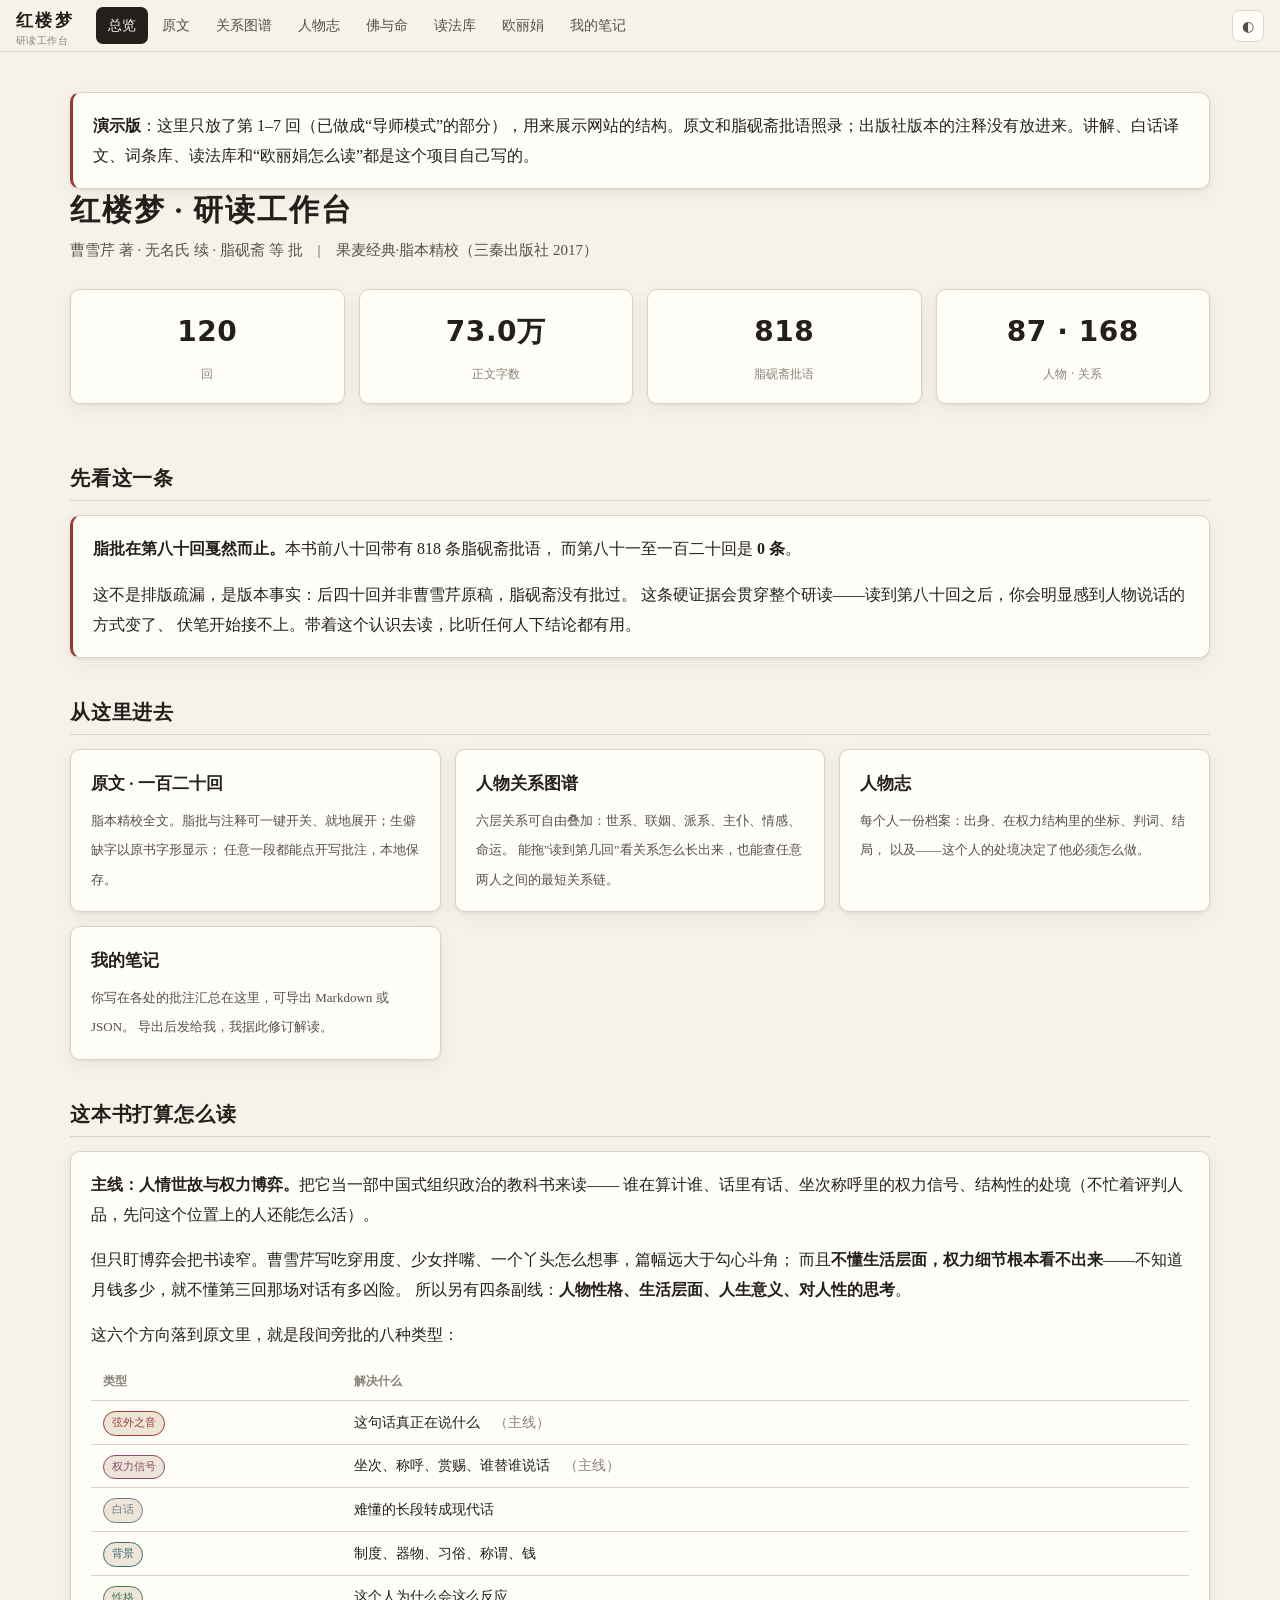
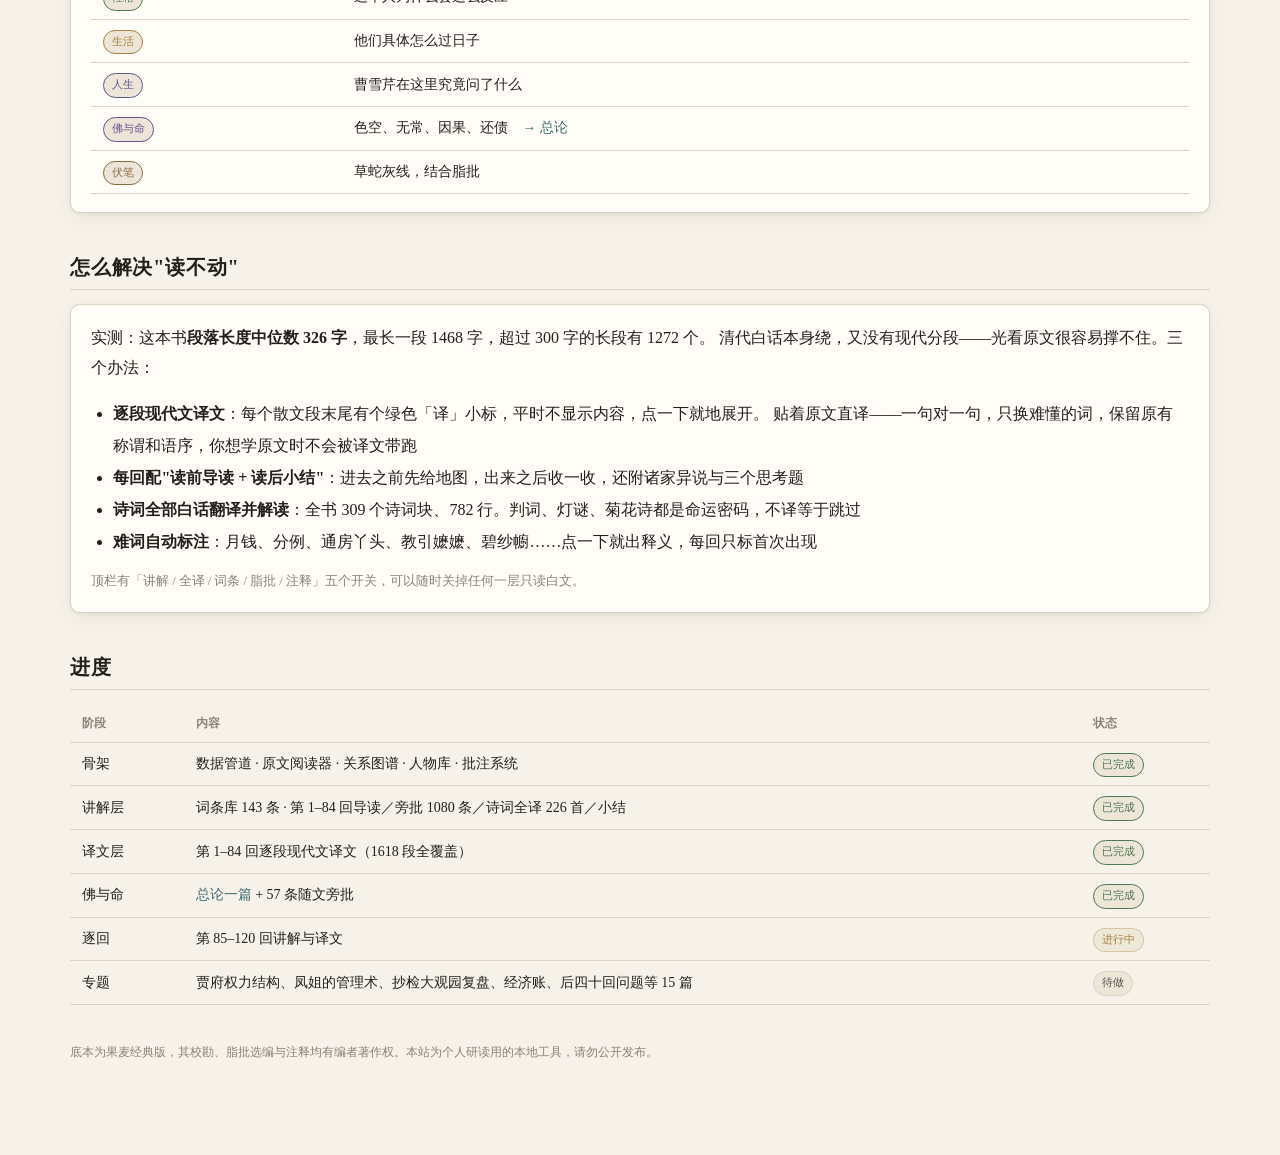
==== index.html @ f3cedc83 "红楼梦研读演示版：第 1–7 回 原文、脂批、白话译文、导师模式讲解、读法库与欧丽娟课程对照。 未收出版社版本的注释、书影与插图。  Co-Authored-By: Claude Opus 5.5 <" ====
<!doctype html>
<html lang="zh-CN">
<head>
<meta charset="utf-8"/>
<meta name="viewport" content="width=device-width,initial-scale=1"/>
<title>红楼梦研读</title>
<link rel="stylesheet" href="assets/css/site.css"/>
<style>
  .hero { display: grid; grid-template-columns: 1fr; gap: 32px; align-items: start; margin-bottom: 8px; }
  .hero img { width: 100%; border-radius: 8px; box-shadow: var(--shadow); }
  .entry { display: block; padding: 18px 20px; height: 100%; }
  .entry:hover { text-decoration: none; border-color: var(--line-2); transform: translateY(-2px); }
  .entry { transition: .18s; }
  .entry b { display: block; font-size: 17px; color: var(--ink); margin-bottom: 5px; }
  .entry span { font-size: 13px; color: var(--ink-2); line-height: 1.75; }
  @media (max-width: 700px) { .hero { grid-template-columns: 1fr; } .hero img { max-width: 160px; } }
</style>
</head>
<body>
<div class="wrap">
  <div class="card" style="margin:12px 0 0;border-left:3px solid var(--zhu)"><b>演示版</b>：这里只放了第 1–7 回（已做成“导师模式”的部分），用来展示网站的结构。原文和脂砚斋批语照录；出版社版本的注释没有放进来。讲解、白话译文、词条库、读法库和“欧丽娟怎么读”都是这个项目自己写的。</div>

  <div class="hero">
    <div>
      <h1 style="margin-top:0">红楼梦 · 研读工作台</h1>
      <p class="lede" id="ed"></p>
      <div class="grid c4" style="margin:20px 0">
        <div class="card stat"><b id="s1">—</b><span>回</span></div>
        <div class="card stat"><b id="s2">—</b><span>正文字数</span></div>
        <div class="card stat"><b id="s3">—</b><span>脂砚斋批语</span></div>
        <div class="card stat"><b id="s4">—</b><span>人物 · 关系</span></div>
      </div>
    </div>
  </div>

  <h2>先看这一条</h2>
  <div class="card" style="border-left:3px solid var(--zhu)">
    <p style="margin-top:0"><b>脂批在第八十回戛然而止。</b>本书前八十回带有 <span id="z80">—</span> 条脂砚斋批语，
    而第八十一至一百二十回是 <b>0 条</b>。</p>
    <p style="margin-bottom:0">这不是排版疏漏，是版本事实：后四十回并非曹雪芹原稿，脂砚斋没有批过。
    这条硬证据会贯穿整个研读——读到第八十回之后，你会明显感到人物说话的方式变了、
    伏笔开始接不上。带着这个认识去读，比听任何人下结论都有用。</p>
  </div>

  <h2>从这里进去</h2>
  <div class="grid c2">
    <a class="card entry" href="reader.html">
      <b>原文 · 一百二十回</b>
      <span>脂本精校全文。脂批与注释可一键开关、就地展开；生僻缺字以原书字形显示；
      任意一段都能点开写批注，本地保存。</span>
    </a>
    <a class="card entry" href="graph.html">
      <b>人物关系图谱</b>
      <span>六层关系可自由叠加：世系、联姻、派系、主仆、情感、命运。
      能拖"读到第几回"看关系怎么长出来，也能查任意两人之间的最短关系链。</span>
    </a>
    <a class="card entry" href="people.html">
      <b>人物志</b>
      <span>每个人一份档案：出身、在权力结构里的坐标、判词、结局，
      以及——这个人的处境决定了他必须怎么做。</span>
    </a>
    <a class="card entry" href="notes.html">
      <b>我的笔记</b>
      <span>你写在各处的批注汇总在这里，可导出 Markdown 或 JSON。
      导出后发给我，我据此修订解读。</span>
    </a>
  </div>

  <h2>这本书打算怎么读</h2>
  <div class="card">
    <p style="margin-top:0"><b>主线：人情世故与权力博弈。</b>把它当一部中国式组织政治的教科书来读——
    谁在算计谁、话里有话、坐次称呼里的权力信号、结构性的处境（不忙着评判人品，先问这个位置上的人还能怎么活）。</p>
    <p>但只盯博弈会把书读窄。曹雪芹写吃穿用度、少女拌嘴、一个丫头怎么想事，篇幅远大于勾心斗角；
    而且<b>不懂生活层面，权力细节根本看不出来</b>——不知道月钱多少，就不懂第三回那场对话有多凶险。
    所以另有四条副线：<b>人物性格、生活层面、人生意义、对人性的思考</b>。</p>
    <p style="margin-bottom:0">这六个方向落到原文里，就是段间旁批的八种类型：</p>
    <div class="scrollx" style="margin-top:12px">
    <table>
      <tr><th>类型</th><th>解决什么</th></tr>
      <tr><td><span class="tag" style="color:var(--k-yin);border-color:var(--k-yin)">弦外之音</span></td><td>这句话真正在说什么　<span class="muted">（主线）</span></td></tr>
      <tr><td><span class="tag" style="color:var(--k-quan);border-color:var(--k-quan)">权力信号</span></td><td>坐次、称呼、赏赐、谁替谁说话　<span class="muted">（主线）</span></td></tr>
      <tr><td><span class="tag" style="color:var(--k-bai);border-color:var(--k-bai)">白话</span></td><td>难懂的长段转成现代话</td></tr>
      <tr><td><span class="tag" style="color:var(--k-bg);border-color:var(--k-bg)">背景</span></td><td>制度、器物、习俗、称谓、钱</td></tr>
      <tr><td><span class="tag" style="color:var(--k-xing);border-color:var(--k-xing)">性格</span></td><td>这个人为什么会这么反应</td></tr>
      <tr><td><span class="tag" style="color:var(--k-huo);border-color:var(--k-huo)">生活</span></td><td>他们具体怎么过日子</td></tr>
      <tr><td><span class="tag" style="color:var(--k-si);border-color:var(--k-si)">人生</span></td><td>曹雪芹在这里究竟问了什么</td></tr>
      <tr><td><span class="tag" style="color:var(--k-fo);border-color:var(--k-fo)">佛与命</span></td><td>色空、无常、因果、还债　<a href="fo.html">→ 总论</a></td></tr>
      <tr><td><span class="tag" style="color:var(--k-fu);border-color:var(--k-fu)">伏笔</span></td><td>草蛇灰线，结合脂批</td></tr>
    </table>
    </div>
  </div>

  <h2>怎么解决"读不动"</h2>
  <div class="card">
    <p style="margin-top:0">实测：这本书<b>段落长度中位数 326 字</b>，最长一段 1468 字，超过 300 字的长段有 1272 个。
    清代白话本身绕，又没有现代分段——光看原文很容易撑不住。三个办法：</p>
    <ul style="margin:0;padding-left:1.4em;line-height:2">
      <li><b>逐段现代文译文</b>：每个散文段末尾有个绿色「译」小标，平时不显示内容，点一下就地展开。
      贴着原文直译——一句对一句，只换难懂的词，保留原有称谓和语序，你想学原文时不会被译文带跑</li>
      <li><b>每回配"读前导读 + 读后小结"</b>：进去之前先给地图，出来之后收一收，还附诸家异说与三个思考题</li>
      <li><b>诗词全部白话翻译并解读</b>：全书 309 个诗词块、782 行。判词、灯谜、菊花诗都是命运密码，不译等于跳过</li>
      <li><b>难词自动标注</b>：月钱、分例、通房丫头、教引嬷嬷、碧纱幮……点一下就出释义，每回只标首次出现</li>
    </ul>
    <p class="muted" style="font-size:12.5px;margin:12px 0 0">
      顶栏有「讲解 / 全译 / 词条 / 脂批 / 注释」五个开关，可以随时关掉任何一层只读白文。
    </p>
  </div>

  <h2>进度</h2>
  <div class="scrollx">
  <table>
    <tr><th>阶段</th><th>内容</th><th>状态</th></tr>
    <tr><td>骨架</td><td>数据管道 · 原文阅读器 · 关系图谱 · 人物库 · 批注系统</td><td><span class="tag" style="color:var(--lv);border-color:var(--lv)">已完成</span></td></tr>
    <tr><td>讲解层</td><td>词条库 143 条 · 第 1–84 回导读／旁批 1080 条／诗词全译 226 首／小结</td><td><span class="tag" style="color:var(--lv);border-color:var(--lv)">已完成</span></td></tr>
    <tr><td>译文层</td><td>第 1–84 回逐段现代文译文（1618 段全覆盖）</td><td><span class="tag" style="color:var(--lv);border-color:var(--lv)">已完成</span></td></tr>
    <tr><td>佛与命</td><td><a href="fo.html">总论一篇</a> + 57 条随文旁批</td><td><span class="tag" style="color:var(--lv);border-color:var(--lv)">已完成</span></td></tr>
    <tr><td>逐回</td><td>第 85–120 回讲解与译文</td><td><span class="tag jin">进行中</span></td></tr>
    <tr><td>专题</td><td>贾府权力结构、凤姐的管理术、抄检大观园复盘、经济账、后四十回问题等 15 篇</td><td><span class="tag">待做</span></td></tr>
  </table>
  </div>

  <p class="muted" style="font-size:12px;margin-top:36px">
    底本为果麦经典版，其校勘、脂批选编与注释均有编者著作权。本站为个人研读用的本地工具，请勿公开发布。
  </p>
</div>

<script src="assets/js/app.js"></script>
<script src="data/manifest.js"></script>
<script src="data/people.js"></script>
<script src="data/relations.js"></script>
<script>
  HLM.mountNav('index.html');
  var M = HLM.manifest;
  var chars = M.reduce(function(s,m){return s+m.chars;},0);
  var zhi   = M.reduce(function(s,m){return s+m.zhi;},0);
  var z80   = M.filter(function(m){return m.n<=80;}).reduce(function(s,m){return s+m.zhi;},0);
  var np    = HLM.people.length + (HLM.extraPeople||[]).length;
  document.getElementById('ed').textContent =
    HLM.meta.author + ' 著 · ' + HLM.meta.cont + ' · ' + HLM.meta.commentator + '　|　' + HLM.meta.edition;
  document.getElementById('s1').textContent = M.length;
  document.getElementById('s2').textContent = (chars/10000).toFixed(1) + '万';
  document.getElementById('s3').textContent = zhi;
  document.getElementById('s4').textContent = np + ' · ' + HLM.relations.length;
  document.getElementById('z80').textContent = z80;
</script>
</body>
</html>
---- assets/css/site.css ----
/* 《红楼梦》研读 —— 全站样式 */

:root {
  --ink:        #23201c;
  --ink-2:      #55504a;
  --ink-3:      #8a8279;
  --paper:      #f6f2ea;
  --paper-2:    #fffdf8;
  --paper-3:    #ece5d8;
  --line:       #ddd3c2;
  --line-2:     #c8bca6;

  --zhu:        #9c3a2e;   /* 朱批 */
  --zhu-soft:   #c96a52;
  --qing:       #3d6b73;   /* 注释 */
  --jin:        #a8813a;   /* 强调 */
  --lv:         #4a7a52;

  --shadow:     0 1px 3px rgba(60,45,25,.08), 0 6px 20px rgba(60,45,25,.06);
  --radius:     10px;
  --serif:      "Source Han Serif SC", "Noto Serif CJK SC", "Songti SC", "SimSun", "宋体", Georgia, serif;
  --sans:       "Source Han Sans SC", "PingFang SC", "Microsoft YaHei", "微软雅黑", system-ui, sans-serif;
}

[data-theme="dark"] {
  --ink:        #ded6c9;
  --ink-2:      #a9a094;
  --ink-3:      #7b7368;
  --paper:      #191714;
  --paper-2:    #211e1a;
  --paper-3:    #2b2721;
  --line:       #38322a;
  --line-2:     #4c4438;
  --zhu:        #d9705c;
  --zhu-soft:   #b8563f;
  --qing:       #6fa3ac;
  --jin:        #c9a15c;
  --lv:         #78a980;
  --shadow:     0 1px 3px rgba(0,0,0,.3), 0 6px 20px rgba(0,0,0,.25);
}

* { box-sizing: border-box; }

html, body {
  margin: 0; padding: 0;
  background: var(--paper);
  color: var(--ink);
  font-family: var(--serif);
  line-height: 1.85;
  -webkit-font-smoothing: antialiased;
}

a { color: var(--qing); text-decoration: none; }
a:hover { text-decoration: underline; }

/* ---------- 顶栏 ---------- */
.topbar {
  position: sticky; top: 0; z-index: 100;
  display: flex; align-items: center; gap: 4px;
  padding: 0 16px; height: 52px;
  background: color-mix(in srgb, var(--paper) 88%, transparent);
  backdrop-filter: saturate(1.4) blur(12px);
  border-bottom: 1px solid var(--line);
}
.topbar .brand {
  font-size: 17px; font-weight: 700; letter-spacing: .14em;
  margin-right: 18px; color: var(--ink); white-space: nowrap;
}
.topbar .brand small {
  display: block; font-size: 10px; letter-spacing: .04em;
  color: var(--ink-3); font-weight: 400; line-height: 1;
}
.topbar nav { display: flex; gap: 2px; overflow-x: auto; flex: 1; scrollbar-width: none; }
.topbar nav::-webkit-scrollbar { display: none; }
.topbar nav a {
  padding: 6px 12px; border-radius: 7px; font-size: 14px;
  color: var(--ink-2); white-space: nowrap; font-family: var(--sans);
}
.topbar nav a:hover { background: var(--paper-3); text-decoration: none; color: var(--ink); }
.topbar nav a.on { background: var(--ink); color: var(--paper); }
.topbar .tools { display: flex; gap: 6px; margin-left: 10px; }

.iconbtn {
  border: 1px solid var(--line); background: var(--paper-2); color: var(--ink-2);
  width: 32px; height: 32px; border-radius: 8px; cursor: pointer;
  font-size: 14px; display: grid; place-items: center; font-family: var(--sans);
  transition: .15s;
}
.iconbtn:hover { border-color: var(--line-2); color: var(--ink); }

/* ---------- 布局 ---------- */
.wrap { max-width: 1180px; margin: 0 auto; padding: 28px 20px 80px; }
.wrap.narrow { max-width: 760px; }

h1, h2, h3 { line-height: 1.4; font-weight: 700; }
h1 { font-size: 30px; letter-spacing: .06em; margin: 8px 0 6px; }
h2 { font-size: 20px; margin: 40px 0 14px; padding-bottom: 8px; border-bottom: 1px solid var(--line); letter-spacing: .04em; }
h3 { font-size: 16px; margin: 26px 0 8px; color: var(--ink); }

.lede { color: var(--ink-2); font-size: 15px; margin: 0 0 24px; }

.card {
  background: var(--paper-2); border: 1px solid var(--line);
  border-radius: var(--radius); padding: 18px 20px; box-shadow: var(--shadow);
}
.grid { display: grid; gap: 14px; }
.grid.c2 { grid-template-columns: repeat(auto-fit, minmax(280px, 1fr)); }
.grid.c3 { grid-template-columns: repeat(auto-fit, minmax(220px, 1fr)); }
.grid.c4 { grid-template-columns: repeat(auto-fit, minmax(160px, 1fr)); }

.tag {
  display: inline-block; font-family: var(--sans); font-size: 11px;
  padding: 2px 8px; border-radius: 20px; background: var(--paper-3);
  color: var(--ink-2); border: 1px solid var(--line); line-height: 1.7;
}
.tag.zhu { color: var(--zhu); border-color: color-mix(in srgb, var(--zhu) 30%, transparent); background: color-mix(in srgb, var(--zhu) 8%, transparent); }
.tag.jin { color: var(--jin); border-color: color-mix(in srgb, var(--jin) 34%, transparent); background: color-mix(in srgb, var(--jin) 9%, transparent); }
.tag.qing{ color: var(--qing);border-color: color-mix(in srgb, var(--qing) 30%, transparent); background: color-mix(in srgb, var(--qing) 8%, transparent); }

.stat { text-align: center; padding: 16px 10px; }
.stat b { display: block; font-size: 28px; letter-spacing: .02em; font-family: var(--sans); font-weight: 700; }
.stat span { font-size: 12px; color: var(--ink-3); font-family: var(--sans); }

.muted { color: var(--ink-3); }
.sans { font-family: var(--sans); }

/* 宽内容横向滚动，页面本身绝不横向滚动 */
.scrollx { overflow-x: auto; max-width: 100%; }
table { border-collapse: collapse; width: 100%; font-size: 14px; }
th, td { text-align: left; padding: 8px 12px; border-bottom: 1px solid var(--line); }
th { font-family: var(--sans); font-size: 12px; color: var(--ink-3); font-weight: 600; }

/* ---------- 正文排印 ---------- */
.zhengwen p { text-indent: 2em; margin: 0 0 .9em; }
.zhengwen p.noind { text-indent: 0; }
.zhengwen blockquote {
  margin: 1.2em 0; padding: .2em 0 .2em 1.2em;
  border-left: 2px solid var(--line-2); color: var(--ink-2);
}
.zhengwen blockquote p { text-indent: 0; margin: .2em 0; }
.zhengwen img.gaiji {
  height: 1em; width: auto; vertical-align: -.12em;
  display: inline-block; margin: 0 .02em;
  filter: var(--gaiji-filter, none);
}
[data-theme="dark"] .zhengwen img.gaiji { filter: invert(1) brightness(.92); }
.zhengwen figure { margin: 1.6em 0; text-align: center; }
.zhengwen figure img { max-width: 100%; height: auto; border-radius: 6px; box-shadow: var(--shadow); }

/* 脂批 / 注释 角标 */
i.zm, i.nm {
  font-style: normal; cursor: pointer; user-select: none;
  display: inline-block; vertical-align: super; font-size: .6em;
  min-width: 1.1em; height: 1.25em; line-height: 1.25em; text-align: center;
  border-radius: 3px; margin: 0 .1em; font-family: var(--sans);
  transition: .12s;
}
i.zm { background: color-mix(in srgb, var(--zhu) 14%, transparent); color: var(--zhu); }
i.nm { background: color-mix(in srgb, var(--qing) 14%, transparent); color: var(--qing); }
i.zm:hover, i.nm:hover { transform: translateY(-1px); }
i.zm::before { content: attr(data-n); }
i.nm::before { content: attr(data-n); }
i.zm.hide, i.nm.hide { display: none; }

/* 展开的批注 */
.inline-note {
  margin: .5em 0 1em 2em; padding: 10px 14px; font-size: 14px;
  border-radius: 8px; line-height: 1.75; text-indent: 0;
}
.inline-note.z { background: color-mix(in srgb, var(--zhu) 7%, var(--paper-2)); border-left: 3px solid var(--zhu-soft); color: var(--ink-2); }
.inline-note.n { background: color-mix(in srgb, var(--qing) 7%, var(--paper-2)); border-left: 3px solid var(--qing); color: var(--ink-2); }
.inline-note b { font-family: var(--sans); font-size: 11px; letter-spacing: .08em; display: block; margin-bottom: 3px; }
.inline-note.z b { color: var(--zhu); }
.inline-note.n b { color: var(--qing); }

/* 回前墨 */
.huiqianmo {
  background: color-mix(in srgb, var(--zhu) 6%, var(--paper-2));
  border: 1px solid color-mix(in srgb, var(--zhu) 22%, transparent);
  border-radius: var(--radius); padding: 16px 20px; margin: 0 0 28px;
  font-size: 14.5px; color: var(--ink-2); line-height: 1.8;
}
.huiqianmo .hd {
  font-family: var(--sans); font-size: 11px; letter-spacing: .18em;
  color: var(--zhu); margin-bottom: 8px;
}

/* ==================== 讲解层 ==================== */

/* 八类旁批的色相 */
:root {
  --k-bai:  #6b7d8a;   /* 白话   */
  --k-bg:   #3d6b73;   /* 背景   */
  --k-yin:  #9c3a2e;   /* 弦外之音 */
  --k-quan: #8a4a6b;   /* 权力信号 */
  --k-xing: #4a7a52;   /* 性格   */
  --k-huo:  #a8813a;   /* 生活   */
  --k-si:   #5b5a8a;   /* 人生   */
  --k-fo:   #6a5090;   /* 佛与命 */
  --k-fu:   #8a6a45;   /* 伏笔   */
  --k-qian: #7a6a3a;   /* 钱     */
}
[data-theme="dark"] {
  --k-bai:  #93a7b4; --k-bg:   #6fa3ac; --k-yin:  #d9705c; --k-quan: #c07fa0;
  --k-xing: #78a980; --k-huo:  #c9a15c; --k-si:   #9695c4; --k-fo:   #a996d4;
  --k-fu:   #bb9a72; --k-qian: #b6a267;
}

/* 佛与命：单独给一点仪式感 */
.aside[data-k="fo"] {
  background: linear-gradient(180deg,
    color-mix(in srgb, var(--k-fo) 10%, var(--paper-2)),
    color-mix(in srgb, var(--k-fo) 5%, var(--paper-2)));
}

/* 已知数据缺口 —— 宁可显式标出来，也不拿记忆去补原文 */
.gap {
  margin: 1.2em 0; padding: 12px 16px; text-indent: 0;
  border: 1px dashed var(--zhu); border-radius: 8px;
  background: color-mix(in srgb, var(--zhu) 5%, transparent);
  font-family: var(--sans); font-size: 13.5px; line-height: 1.85; color: var(--ink-2);
}
.gap b { color: var(--zhu); display: block; margin-bottom: 5px; font-size: 13px; }
.gap .why { color: var(--ink-3); font-size: 12.5px; margin-top: 4px; }

/* ---------- 译文模块 ---------- */
.trbtn {
  display: inline-block; vertical-align: middle; margin-left: .35em;
  font-family: var(--sans); font-size: 11px; line-height: 1.5;
  padding: 0 6px; border-radius: 4px; cursor: pointer; user-select: none;
  border: 1px solid color-mix(in srgb, var(--lv) 45%, transparent);
  color: var(--lv); background: color-mix(in srgb, var(--lv) 8%, transparent);
  text-indent: 0; transition: .13s; white-space: nowrap;
}
.trbtn:hover { background: color-mix(in srgb, var(--lv) 20%, transparent); }
.trbtn.on { background: var(--lv); color: var(--paper-2); border-color: var(--lv); }
[data-theme="dark"] .trbtn.on { color: #17150f; }
.trbtn.hide { display: none; }

.trans {
  margin: .6em 0 1.4em; padding: 12px 16px; text-indent: 0;
  border-left: 3px solid var(--lv); border-radius: 4px 9px 9px 4px;
  background: color-mix(in srgb, var(--lv) 7%, var(--paper-2));
  font-family: var(--sans); font-size: 14.5px; line-height: 1.9; color: var(--ink-2);
}
.trans .th {
  font-size: 10.5px; letter-spacing: .14em; color: var(--lv);
  margin-bottom: 6px; display: flex; align-items: center; gap: 8px;
}
.trans .th::after { content: ''; flex: 1; height: 1px; background: color-mix(in srgb, var(--lv) 25%, transparent); }
.trans p { text-indent: 0; margin: 0 0 .7em; }
.trans p:last-child { margin-bottom: 0; }
.trans strong { color: var(--ink); }

.aside {
  margin: 1.5em 0; padding: 13px 16px 14px;
  border-radius: 4px 9px 9px 4px;
  border-left: 3px solid var(--kc, var(--k-bai));
  background: color-mix(in srgb, var(--kc, var(--k-bai)) 7%, var(--paper-2));
  font-size: 14.5px; line-height: 1.88; text-indent: 0;
  font-family: var(--sans);
}
.aside .ah { display: flex; align-items: baseline; gap: 8px; margin-bottom: 7px; flex-wrap: wrap; }
.aside .ak {
  font-size: 10.5px; letter-spacing: .12em; padding: 1px 7px; border-radius: 4px;
  background: var(--kc, var(--k-bai)); color: var(--paper-2); white-space: nowrap; flex: 0 0 auto;
}
[data-theme="dark"] .aside .ak { color: #17150f; }
.aside .at { font-weight: 700; font-size: 15px; color: var(--ink); font-family: var(--serif); }
.aside .ax { color: var(--ink-2); }
.aside .ax p { margin: 0 0 .7em; text-indent: 0; }
.aside .ax p:last-child { margin-bottom: 0; }
.aside .ax strong { color: var(--ink); }
.aside .afoot { margin-top: 9px; display: flex; gap: 8px; align-items: center; }
.aside .anb {
  font-size: 11.5px; color: var(--ink-3); cursor: pointer; border: 0; background: none;
  padding: 2px 0; font-family: var(--sans); border-bottom: 1px dashed var(--line-2);
}
.aside .anb:hover { color: var(--ink); }
.aside.hasnote { box-shadow: inset 0 0 0 1px color-mix(in srgb, var(--jin) 40%, transparent); }

/* 讲解文字里的引文、表格、分隔线、列表（reader.js 的 para()） */
.md-q {
  margin: .5em 0 .9em; padding: .35em .9em .35em 1em;
  border-left: 3px solid color-mix(in srgb, var(--zhu) 45%, transparent);
  background: color-mix(in srgb, var(--paper-3) 55%, transparent);
  border-radius: 0 6px 6px 0;
  font-family: var(--serif); color: var(--ink);
}
.md-q p { margin: .15em 0 !important; text-indent: 0; }
.md-hr { border: 0; border-top: 1px dashed var(--line-2); margin: 1em 0; }
.md-tbw { overflow-x: auto; margin: .4em 0 1em; -webkit-overflow-scrolling: touch; }
.md-tb { border-collapse: collapse; font-size: .93em; line-height: 1.6; min-width: 60%; }
.md-tb th, .md-tb td { border: 1px solid var(--line); padding: .35em .6em; text-align: left; vertical-align: top; }
.md-tb th { background: var(--paper-3); color: var(--ink); font-weight: 600; white-space: nowrap; }
.md-tb td { color: var(--ink-2); }
ul.md-l, ol.md-l { margin: .2em 0 .85em; padding-left: 1.4em; }
ul.md-l li, ol.md-l li { margin-bottom: .35em; }
.guide-box .gb .dbt .dm p { margin: 0 0 .5em; }
.guide-box .gb .dbt .dm > :last-child { margin-bottom: 0; }

/* 导师模式：先问后讲 */
.aside .mtag {
  font-size: 11px; letter-spacing: .1em; padding: 1px 8px; border-radius: 4px; font-weight: 700;
  color: var(--zhu); border: 1px solid color-mix(in srgb, var(--zhu) 45%, transparent);
}
.aside .mtag.try { color: var(--jin); border-color: color-mix(in srgb, var(--jin) 55%, transparent); }
.aside .astop {
  font-family: var(--serif); font-size: 15px; color: var(--ink); line-height: 1.8;
  padding: 4px 0 4px 10px; margin: 2px 0 8px; border-left: 2px solid var(--line-2);
}
.aside .aask { color: var(--ink); }
.aside .aask strong { color: var(--zhu); }
.aside .mbtns { display: flex; gap: 8px; flex-wrap: wrap; margin-top: 10px; }
.aside.mentor .ans { display: none; }
.aside.mentor.open .ans {
  display: block; margin-top: 14px; padding-top: 12px; border-top: 1px dashed var(--line-2);
}
.aside.mentor .ans .at { display: block; margin-bottom: 6px; }
.aside .mytry:empty { display: none; }
.aside .mytry {
  margin-bottom: 12px; padding: 8px 11px; border-radius: 7px; font-size: 13.5px;
  background: color-mix(in srgb, var(--jin) 10%, var(--paper-2)); color: var(--ink-2);
}
.aside .mytry b { color: var(--jin); font-weight: 700; }
.aside .ahow {
  margin-top: 12px; padding: 10px 13px; border-radius: 8px;
  background: var(--paper-2); border: 1px solid var(--line);
}
.aside .ahow .hh {
  display: flex; align-items: center; gap: 8px; flex-wrap: wrap; margin-bottom: 5px;
  font-size: 11px; letter-spacing: .14em; color: var(--ink-3); font-weight: 700;
}
.aside .ahow p { margin: 0 0 .6em; text-indent: 0; color: var(--ink-2); }
.aside .ahow p:last-child { margin-bottom: 0; }
.aside .ahow strong { color: var(--ink); }
.mchip {
  display: inline-block; font-size: 12px; letter-spacing: .04em; font-weight: 700; font-family: var(--sans);
  padding: 1px 9px; border-radius: 999px; color: var(--k-si);
  border: 1px solid color-mix(in srgb, var(--k-si) 45%, transparent);
  background: color-mix(in srgb, var(--k-si) 8%, transparent);
}
.mchip:hover { text-decoration: none; background: color-mix(in srgb, var(--k-si) 16%, transparent); }
.mchips { display: flex; flex-wrap: wrap; gap: 6px; }
.aside .alv { display: flex; flex-wrap: wrap; align-items: baseline; gap: 5px 6px; margin-top: 10px; font-size: 12px; }
.lvt { padding: 0 7px; border-radius: 4px; font-size: 11px; white-space: nowrap; border: 1px solid; }
.lv-text { color: var(--k-xing); border-color: color-mix(in srgb, var(--k-xing) 50%, transparent); }
.lv-zhi  { color: var(--zhu);    border-color: color-mix(in srgb, var(--zhu) 50%, transparent); }
.lv-main { color: var(--k-bg);   border-color: color-mix(in srgb, var(--k-bg) 50%, transparent); }
.lv-mine { color: var(--k-huo);  border-color: color-mix(in srgb, var(--k-huo) 50%, transparent); border-style: dashed; }
.aside .lvn { color: var(--ink-3); line-height: 1.6; flex-basis: 100%; }
.guide-box .gb .mcount { margin-left: 8px; font-size: 12px; color: var(--ink-3); white-space: nowrap; }

/* 诗词译文 */
.poem-tr {
  margin: -.6em 0 1.5em 1.2em; padding: 11px 15px; text-indent: 0;
  border-left: 2px solid var(--line-2); background: var(--paper-3);
  border-radius: 0 8px 8px 0; font-size: 14px; line-height: 1.9; font-family: var(--sans);
}
.poem-tr .pt {
  font-size: 10.5px; letter-spacing: .14em; color: var(--ink-3); margin-bottom: 6px;
  display: flex; justify-content: space-between; align-items: center; cursor: pointer;
}
.poem-tr .pl { color: var(--ink-2); margin: 0 0 .25em; }
.poem-tr .px { margin-top: 10px; padding-top: 9px; border-top: 1px dashed var(--line); color: var(--ink-2); }
.poem-tr .px p { margin: 0 0 .7em; text-indent: 0; }
.poem-tr .px p:last-child { margin-bottom: 0; }
.poem-tr.fold .pl, .poem-tr.fold .px { display: none; }

/* 导读 / 小结 */
.guide-box {
  border: 1px solid var(--line); border-radius: var(--radius);
  background: var(--paper-2); margin: 0 0 34px; overflow: hidden;
}
.guide-box.tail { margin: 40px 0 0; }
.guide-box > .gh {
  padding: 12px 18px; cursor: pointer; display: flex; align-items: center; gap: 10px;
  font-family: var(--sans); font-size: 13px; letter-spacing: .1em; color: var(--ink);
  background: var(--paper-3); user-select: none;
}
.guide-box > .gh .caret { margin-left: auto; color: var(--ink-3); transition: transform .2s; }
.guide-box.fold > .gh .caret { transform: rotate(-90deg); }
.guide-box > .gb { padding: 18px; font-size: 14.5px; line-height: 1.9; font-family: var(--sans); color: var(--ink-2); }
.guide-box.fold > .gb { display: none; }
.guide-box .gb p { text-indent: 0; margin: 0 0 .85em; }
.guide-box .gb h4 {
  font-family: var(--sans); font-size: 11px; letter-spacing: .16em; color: var(--ink-3);
  margin: 20px 0 8px; font-weight: 600;
}
.guide-box .gb h4:first-child { margin-top: 0; }
.guide-box .gb .one { font-size: 16px; color: var(--ink); font-family: var(--serif); line-height: 1.85; }
.guide-box .gb ol, .guide-box .gb ul { margin: 0; padding-left: 1.3em; }
.guide-box .gb li { margin-bottom: .5em; }
.guide-box .gb .who { color: var(--ink); font-weight: 700; }
.guide-box .gb .dbt { border-left: 2px solid var(--line-2); padding-left: 12px; margin-bottom: 16px; }
.guide-box .gb .dbt .dq { color: var(--ink); font-weight: 700; margin-bottom: 6px; }
.guide-box .gb .dbt .dv { font-size: 13.5px; margin-bottom: 4px; }
.guide-box .gb .dbt .dm { margin-top: 7px; padding: 8px 11px; border-radius: 7px;
  background: color-mix(in srgb, var(--zhu) 7%, transparent); font-size: 13.5px; }
.guide-box .gb .dbt .dm b { color: var(--zhu); }

/* 词条 */
.lex {
  border-bottom: 1px dashed color-mix(in srgb, var(--qing) 55%, transparent);
  cursor: help; }
.lex:hover { background: color-mix(in srgb, var(--qing) 10%, transparent); }
#lexPop {
  position: fixed; z-index: 300; max-width: min(360px, 88vw);
  background: var(--paper-2); border: 1px solid var(--line-2); border-radius: 10px;
  box-shadow: var(--shadow); padding: 13px 15px; font-family: var(--sans);
  font-size: 13.5px; line-height: 1.8; color: var(--ink-2); display: none;
}
#lexPop.show { display: block; }
#lexPop .lw { font-size: 16px; font-weight: 700; color: var(--ink); font-family: var(--serif); }
#lexPop .lc { font-size: 10.5px; letter-spacing: .1em; color: var(--paper-2);
  background: var(--qing); padding: 1px 6px; border-radius: 4px; margin-left: 7px; }
[data-theme="dark"] #lexPop .lc { color: #17150f; }
#lexPop .ld { margin-top: 7px; }
#lexPop .lx { margin-top: 8px; padding-top: 8px; border-top: 1px dashed var(--line);
  color: var(--ink-3); font-size: 13px; }

/* 我的批注 */
mark.mynote {
  background: color-mix(in srgb, var(--jin) 26%, transparent);
  border-bottom: 2px solid var(--jin); cursor: pointer; padding: 1px 0;
}

/* ---------- 表单 ---------- */
input[type="text"], input[type="search"], textarea, select {
  font-family: var(--sans); font-size: 14px; color: var(--ink);
  background: var(--paper-2); border: 1px solid var(--line);
  border-radius: 8px; padding: 8px 11px; width: 100%;
}
input:focus, textarea:focus, select:focus { outline: 2px solid color-mix(in srgb, var(--qing) 40%, transparent); outline-offset: -1px; }
textarea { line-height: 1.7; resize: vertical; min-height: 84px; }

.btn {
  font-family: var(--sans); font-size: 13px; cursor: pointer;
  padding: 7px 14px; border-radius: 8px;
  border: 1px solid var(--line-2); background: var(--paper-2); color: var(--ink);
  transition: .15s;
}
.btn:hover { background: var(--paper-3); }
.btn.pri { background: var(--ink); color: var(--paper); border-color: var(--ink); }
.btn.pri:hover { opacity: .87; }
.btn.sm { padding: 4px 10px; font-size: 12px; }

/* ---------- 侧栏抽屉 ---------- */
.drawer {
  position: fixed; top: 0; right: 0; height: 100%; width: min(420px, 92vw);
  background: var(--paper-2); border-left: 1px solid var(--line);
  box-shadow: -8px 0 32px rgba(50,40,25,.14);
  transform: translateX(100%); transition: transform .26s cubic-bezier(.4,0,.2,1);
  z-index: 200; display: flex; flex-direction: column;
}
.drawer.open { transform: none; }
.drawer .dh {
  display: flex; align-items: center; justify-content: space-between;
  padding: 14px 18px; border-bottom: 1px solid var(--line); flex: 0 0 auto;
}
.drawer .db { padding: 18px; overflow-y: auto; flex: 1; }

/* ---------- 通用 ---------- */
.empty { text-align: center; color: var(--ink-3); padding: 48px 20px; font-size: 14px; }
hr { border: 0; border-top: 1px solid var(--line); margin: 32px 0; }

@media (max-width: 640px) {
  .wrap { padding: 20px 14px 60px; }
  h1 { font-size: 24px; }
  .topbar .brand small { display: none; }
}

@media print {
  .topbar, .drawer, .btn, .iconbtn { display: none !important; }
  body { background: #fff; }
}

/* 欧丽娟怎么读（原文页回末 + olj.html） */
.guide-box .olcnt { font-size: 11px; letter-spacing: 0; color: var(--ink-3); font-weight: 400; margin-left: 8px; }
.oli { border-top: 1px dashed var(--line); padding: 14px 0 4px; }
.oli:first-of-type { border-top: 0; }
.olh { margin-bottom: 8px; }
.olt { font-family: var(--serif); font-size: 16px; color: var(--ink); font-weight: 700; line-height: 1.6; }
.olplay { display: inline-block; margin-top: 4px; font-family: var(--sans); font-size: 12px; color: var(--qing);
  border: 1px solid color-mix(in srgb, var(--qing) 40%, transparent); border-radius: 999px; padding: 1px 10px; text-decoration: none; }
.olplay:hover { background: color-mix(in srgb, var(--qing) 10%, transparent); }
.olb p, .olvs p { margin: 0 0 .7em; }
.olvs { margin: 8px 0; padding: 9px 12px; border-radius: 7px; background: color-mix(in srgb, var(--jin) 8%, transparent); font-size: .95em; }
.olvs .hh { font-family: var(--sans); font-size: 11px; letter-spacing: .14em; color: var(--jin); margin-bottom: 4px; }
.olask { margin: 8px 0 6px; font-size: .95em; }
.olask b { color: var(--zhu); margin-right: 6px; }
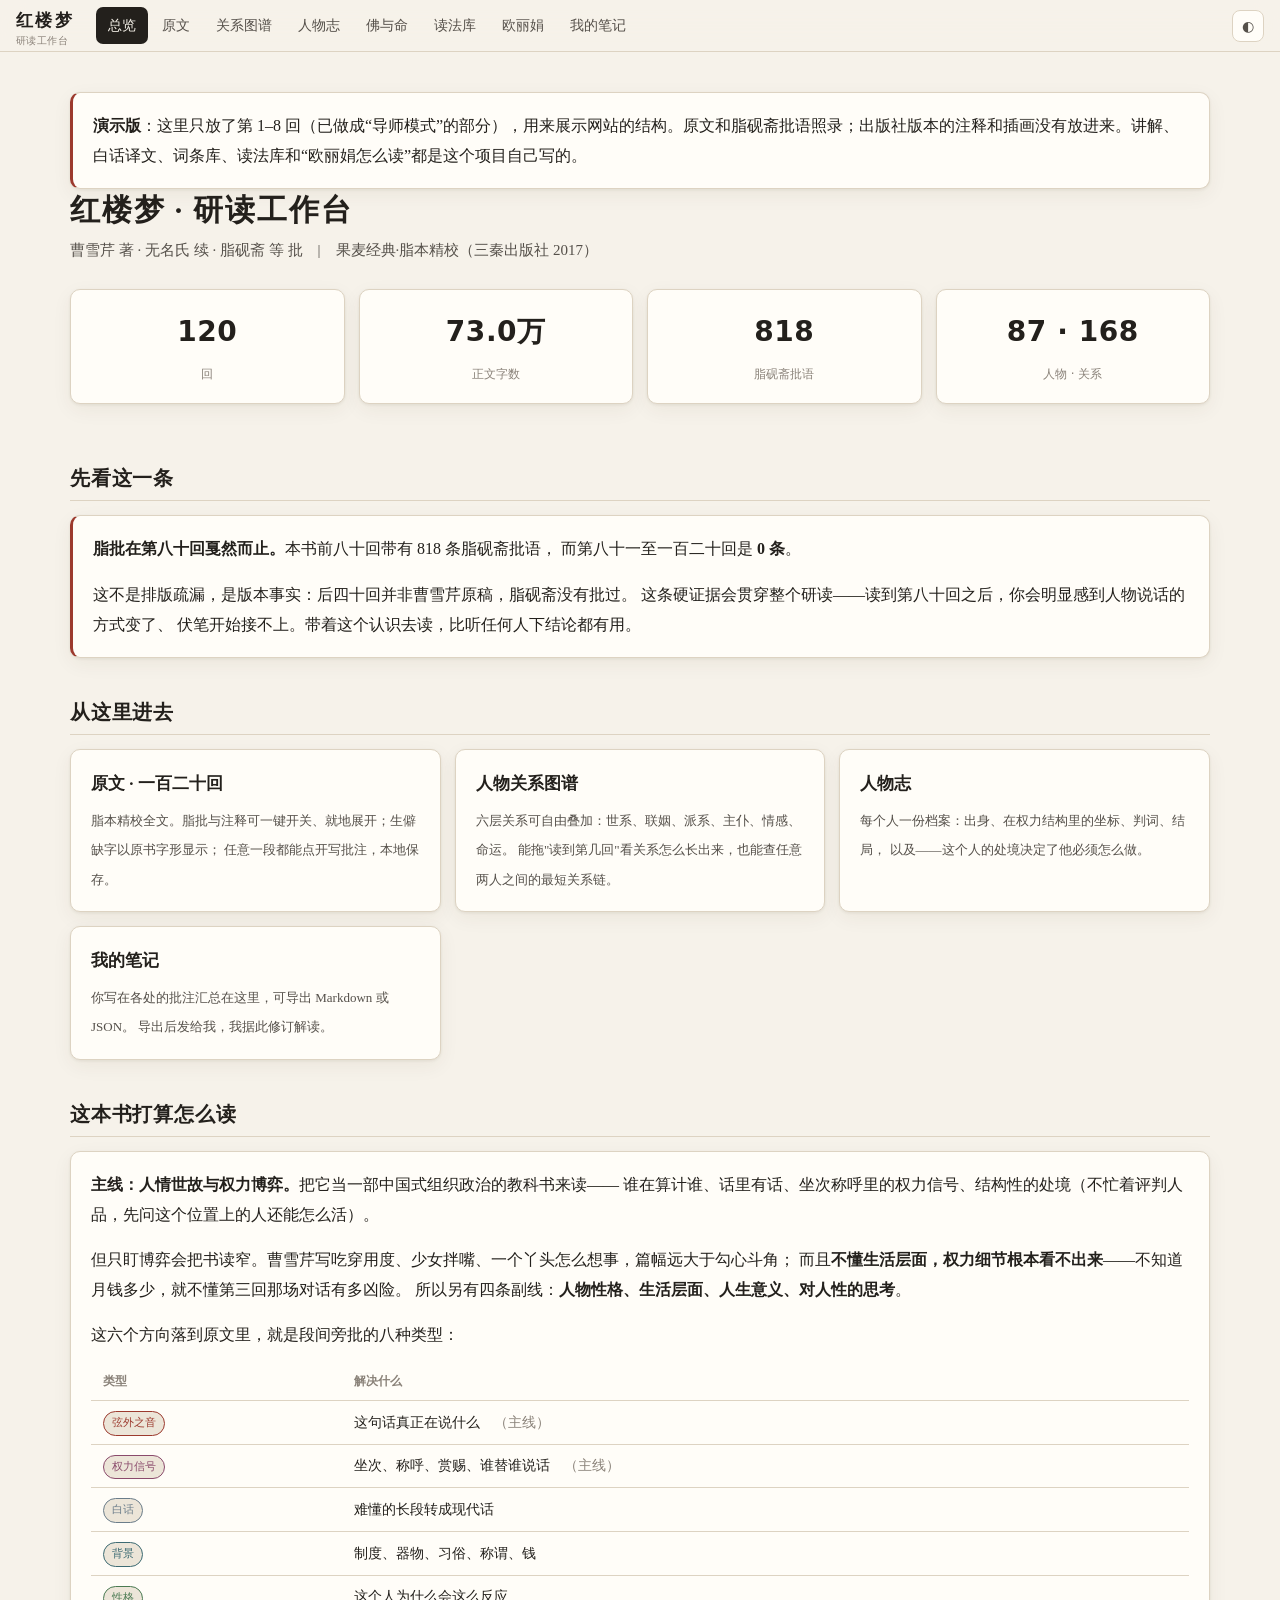
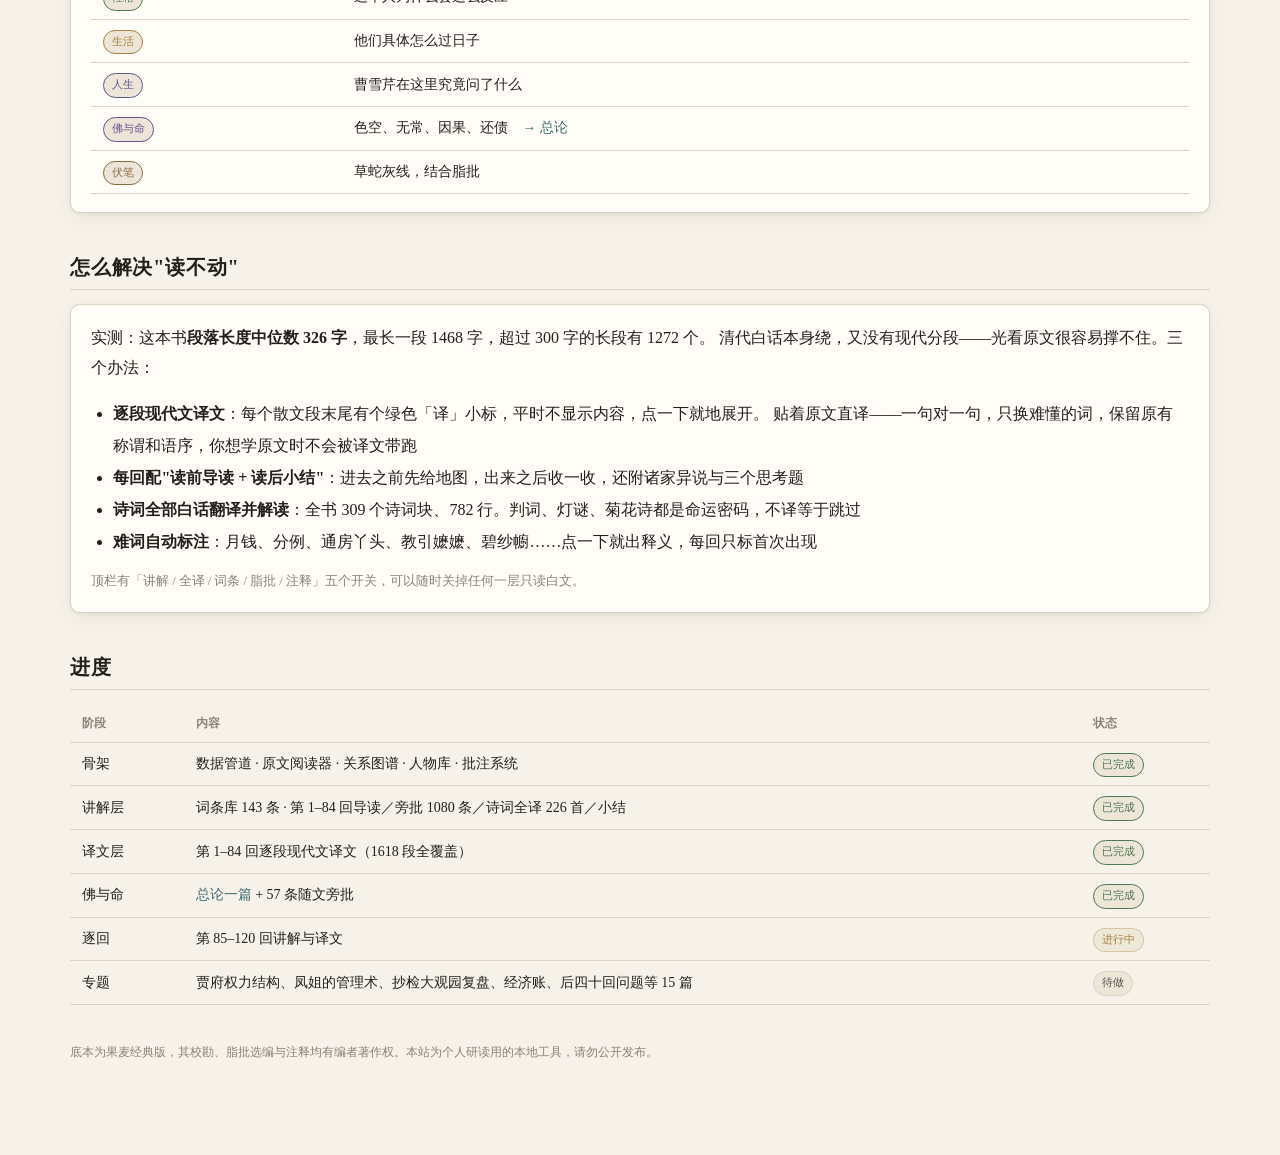
==== commit 2ae8da3c: "演示版更新到第 8 回 第 8 回原文、脂批、白话译文与导师模式讲解；通灵玉、金锁篆文图式； “欧丽娟怎么读”新增第 8 回两段。  Co-Authored-By: Claude Opus 5.5 <" ====
--- a/index.html
+++ b/index.html
@@ -18,7 +18,7 @@
 </head>
 <body>
 <div class="wrap">
-  <div class="card" style="margin:12px 0 0;border-left:3px solid var(--zhu)"><b>演示版</b>：这里只放了第 1–7 回（已做成“导师模式”的部分），用来展示网站的结构。原文和脂砚斋批语照录；出版社版本的注释没有放进来。讲解、白话译文、词条库、读法库和“欧丽娟怎么读”都是这个项目自己写的。</div>
+  <div class="card" style="margin:12px 0 0;border-left:3px solid var(--zhu)"><b>演示版</b>：这里只放了第 1–8 回（已做成“导师模式”的部分），用来展示网站的结构。原文和脂砚斋批语照录；出版社版本的注释和插画没有放进来。讲解、白话译文、词条库、读法库和“欧丽娟怎么读”都是这个项目自己写的。</div>
 
   <div class="hero">
     <div>
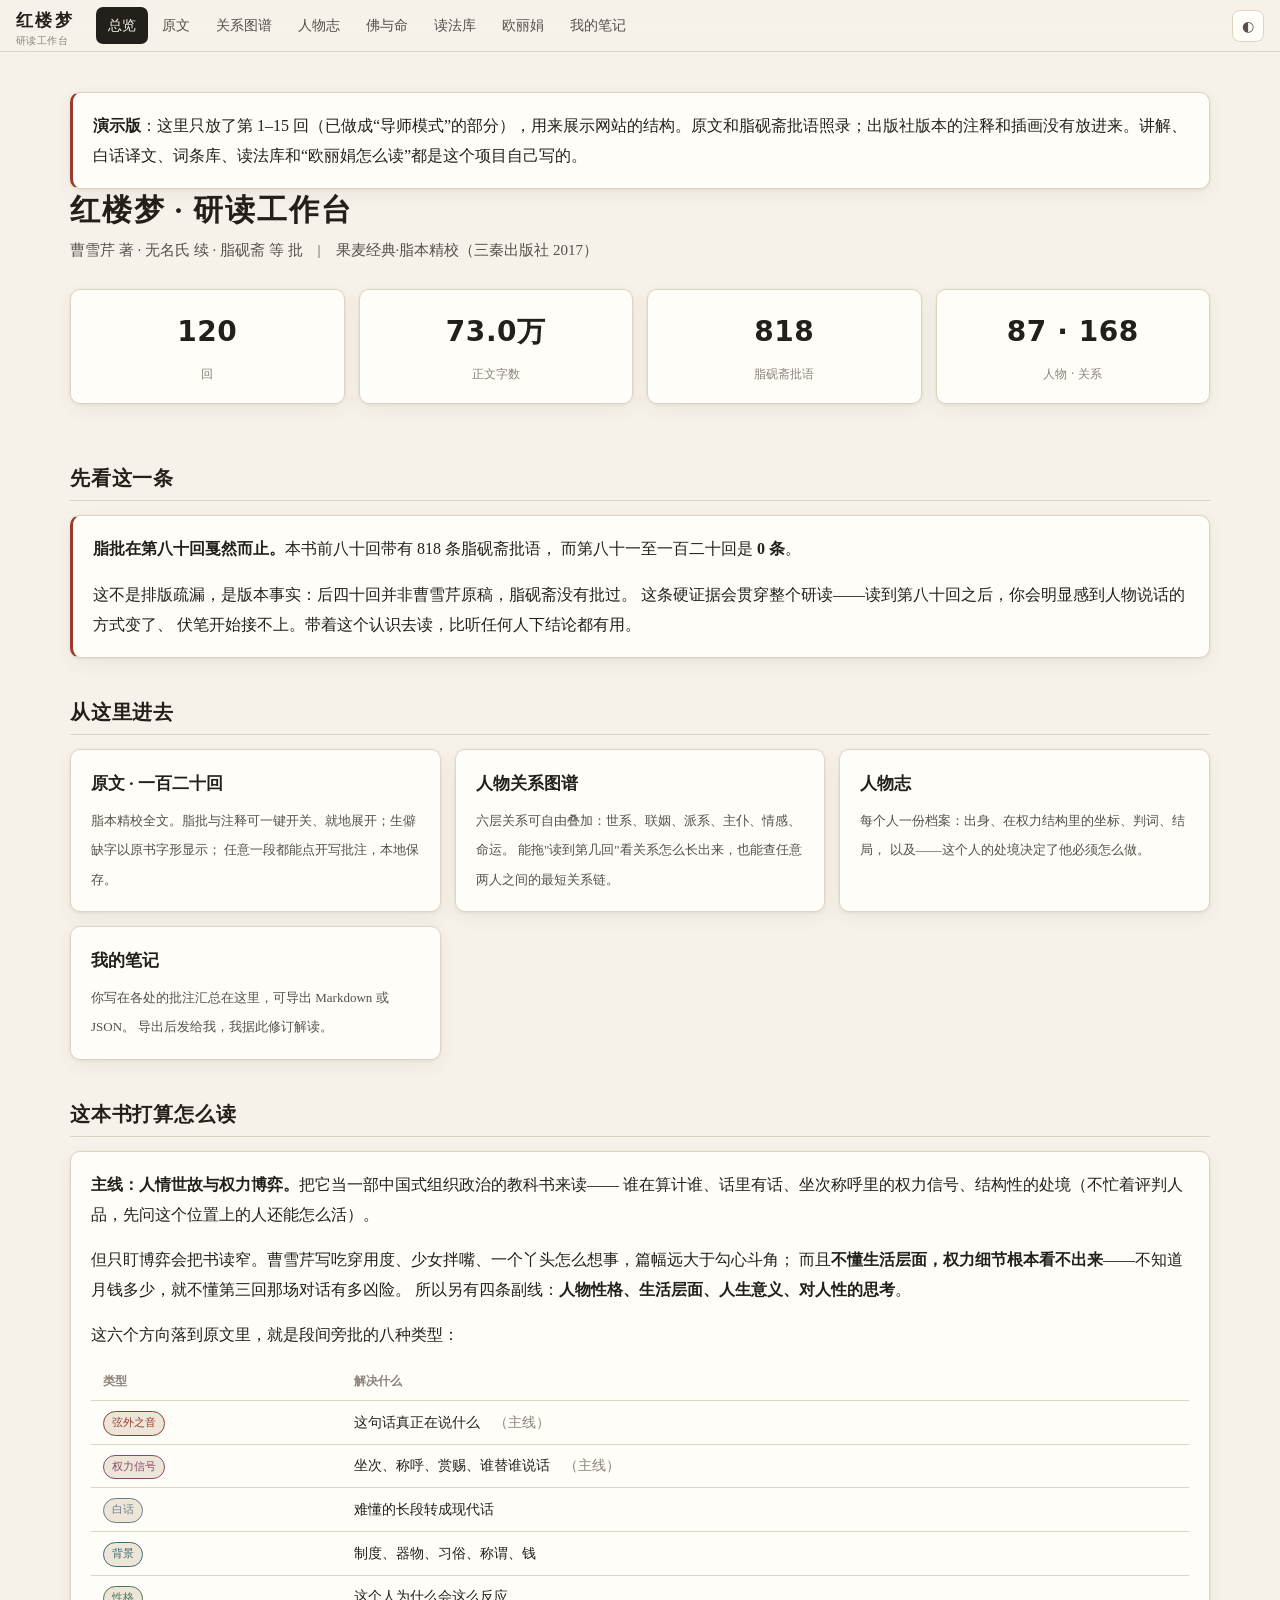
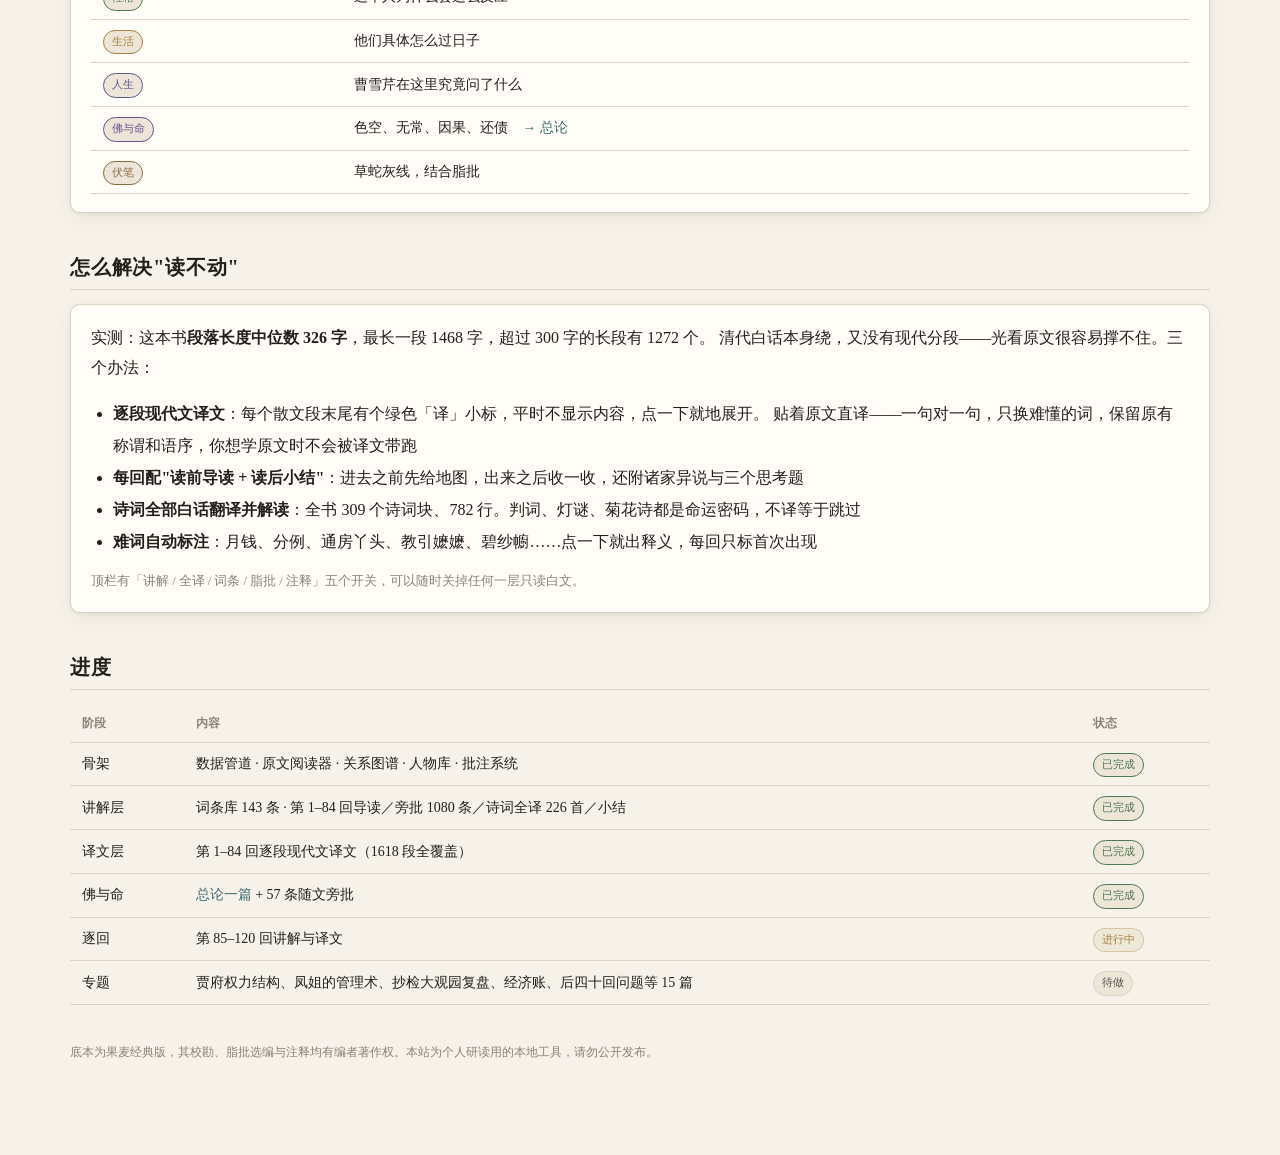
==== commit c03f3535: "演示版更新到第15回：第9–15回改为导师模式 - 第 9–15 回讲解按原文和脂批逐条重写，篇幅控制在与原文相当，每回标 5–6 个重点提问 - 第 9–15 回译文去掉加粗标记 - 修订记录补充第" ====
--- a/index.html
+++ b/index.html
@@ -18,7 +18,7 @@
 </head>
 <body>
 <div class="wrap">
-  <div class="card" style="margin:12px 0 0;border-left:3px solid var(--zhu)"><b>演示版</b>：这里只放了第 1–8 回（已做成“导师模式”的部分），用来展示网站的结构。原文和脂砚斋批语照录；出版社版本的注释和插画没有放进来。讲解、白话译文、词条库、读法库和“欧丽娟怎么读”都是这个项目自己写的。</div>
+  <div class="card" style="margin:12px 0 0;border-left:3px solid var(--zhu)"><b>演示版</b>：这里只放了第 1–15 回（已做成“导师模式”的部分），用来展示网站的结构。原文和脂砚斋批语照录；出版社版本的注释和插画没有放进来。讲解、白话译文、词条库、读法库和“欧丽娟怎么读”都是这个项目自己写的。</div>
 
   <div class="hero">
     <div>
--- a/assets/css/site.css
+++ b/assets/css/site.css
@@ -489,3 +489,20 @@
 .olvs .hh { font-family: var(--sans); font-size: 11px; letter-spacing: .14em; color: var(--jin); margin-bottom: 4px; }
 .olask { margin: 8px 0 6px; font-size: .95em; }
 .olask b { color: var(--zhu); margin-right: 6px; }
+
+/* 精简模式：非重点旁批收成一行，点开才展开 */
+.aside .amini { display: flex; align-items: baseline; gap: 8px; cursor: pointer; }
+.aside .amini .aml { flex: 1; min-width: 0; color: var(--ink-2); font-size: 13.5px; line-height: 1.6;
+  overflow: hidden; text-overflow: ellipsis; white-space: nowrap; }
+.aside .amini .amc { flex: none; font-size: 12px; color: var(--ink-3); }
+.aside .amini:hover .amc { color: var(--ink); }
+.aside.mini { padding: 7px 14px; margin: .7em 0; }
+.aside.mini > :not(.amini) { display: none; }
+.aside:not(.mini) > .amini { justify-content: flex-end; margin-bottom: 2px; }
+.aside:not(.mini) > .amini .ak, .aside:not(.mini) > .amini .aml { display: none; }
+.leanhint { margin-top: 1.2em; padding: 9px 12px; border-radius: 8px; font-size: 13px; line-height: 1.75;
+  background: color-mix(in srgb, var(--jin) 9%, transparent); color: var(--ink-2); }
+.poem-tr .pxt { margin-top: 8px; font-family: var(--sans); font-size: 12.5px; color: var(--ink-3); cursor: pointer; }
+.poem-tr .pxt:hover { color: var(--ink); }
+.poem-tr.fold .pxt { display: none; }
+.poem-tr .px.hide { display: none; }
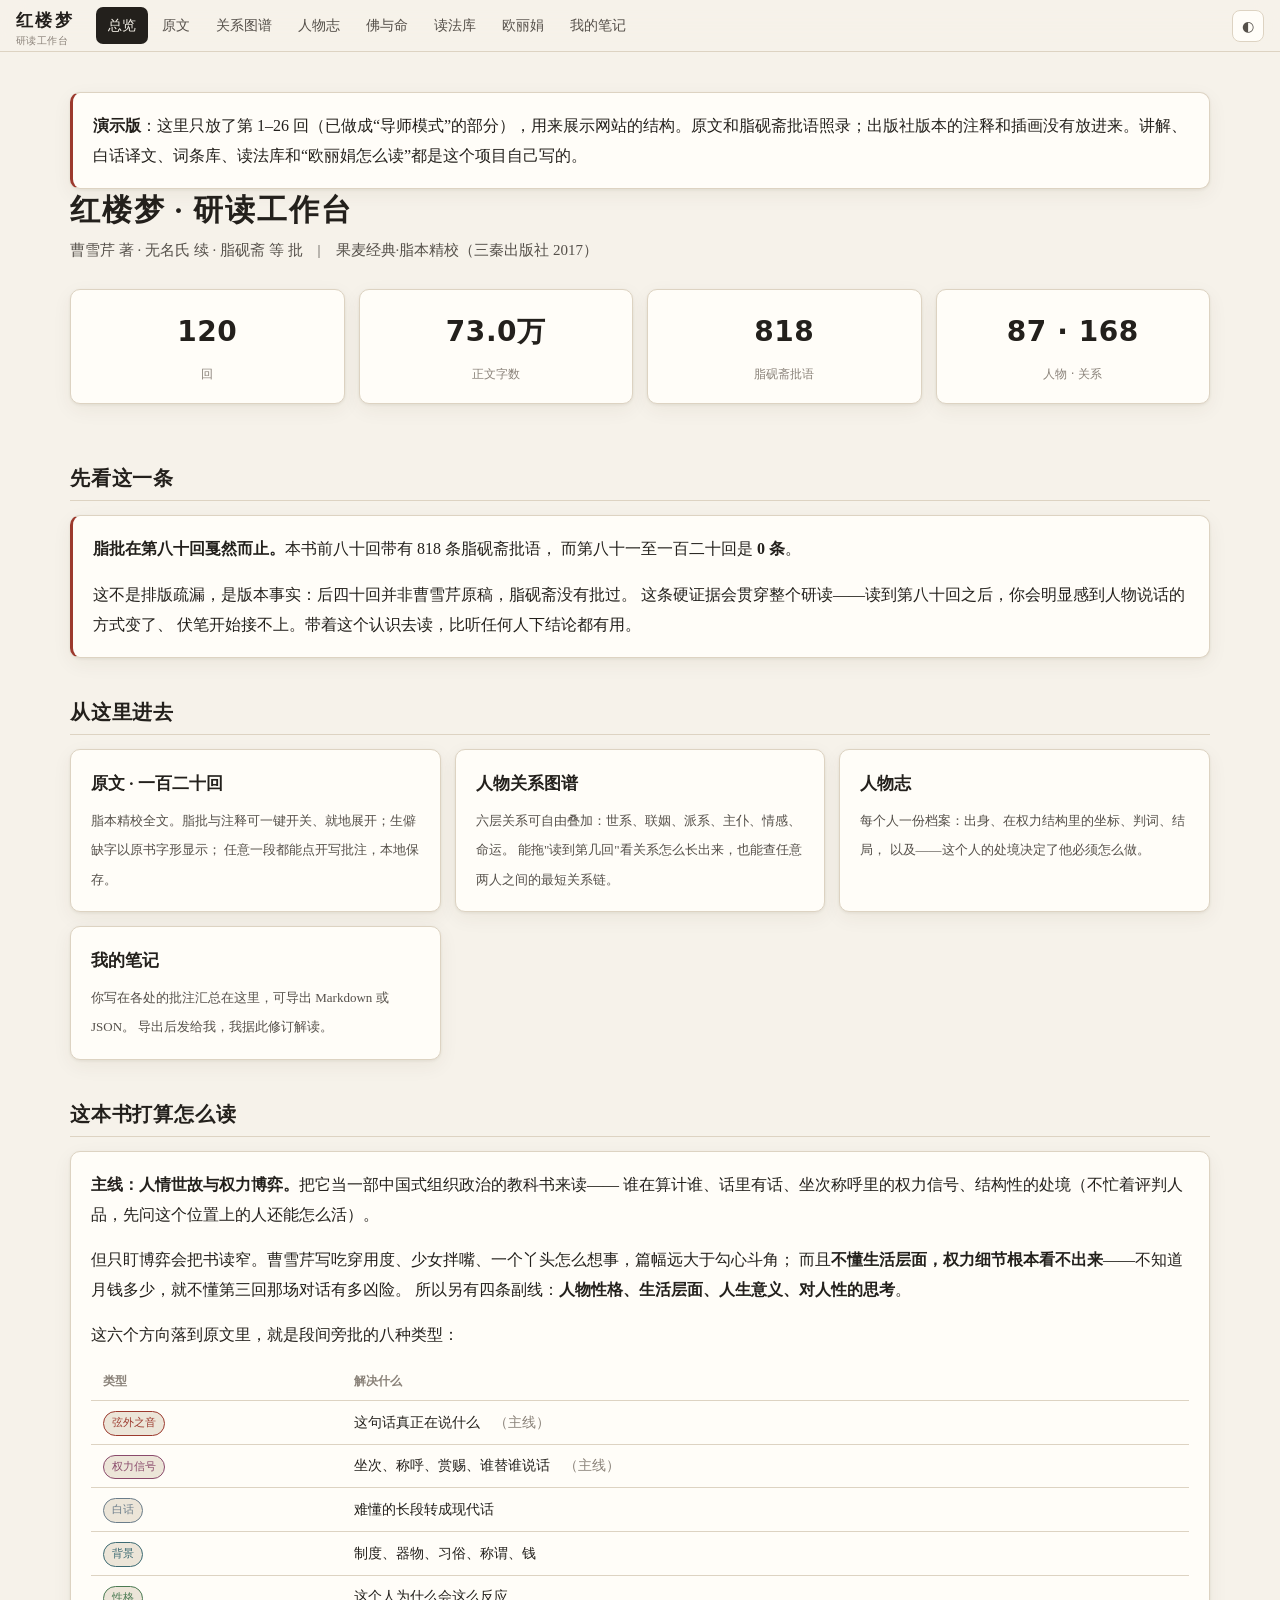
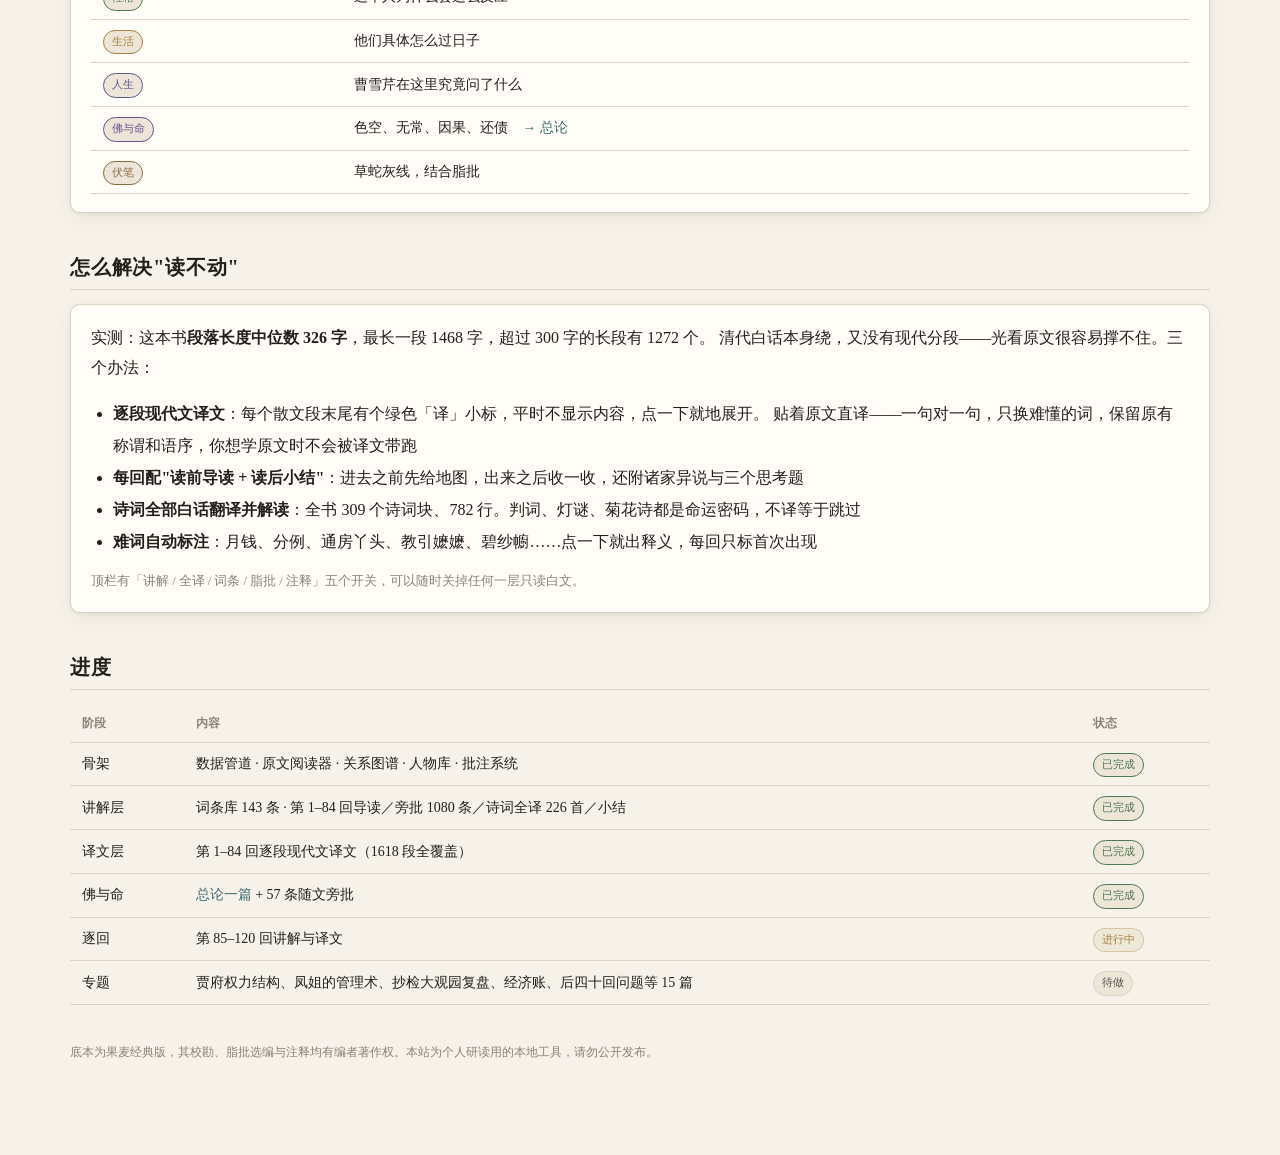
==== commit 842fa78a: "演示版更新到第26回：第16–26回改为导师模式 - 第 16–26 回讲解按原文和脂批逐条重写，篇幅与原文相当，每回标 5–6 个重点提问 - 第十八回补全宝玉四首诗的白话 - 组装脚本去掉回目里夹" ====
--- a/index.html
+++ b/index.html
@@ -18,7 +18,7 @@
 </head>
 <body>
 <div class="wrap">
-  <div class="card" style="margin:12px 0 0;border-left:3px solid var(--zhu)"><b>演示版</b>：这里只放了第 1–15 回（已做成“导师模式”的部分），用来展示网站的结构。原文和脂砚斋批语照录；出版社版本的注释和插画没有放进来。讲解、白话译文、词条库、读法库和“欧丽娟怎么读”都是这个项目自己写的。</div>
+  <div class="card" style="margin:12px 0 0;border-left:3px solid var(--zhu)"><b>演示版</b>：这里只放了第 1–26 回（已做成“导师模式”的部分），用来展示网站的结构。原文和脂砚斋批语照录；出版社版本的注释和插画没有放进来。讲解、白话译文、词条库、读法库和“欧丽娟怎么读”都是这个项目自己写的。</div>
 
   <div class="hero">
     <div>
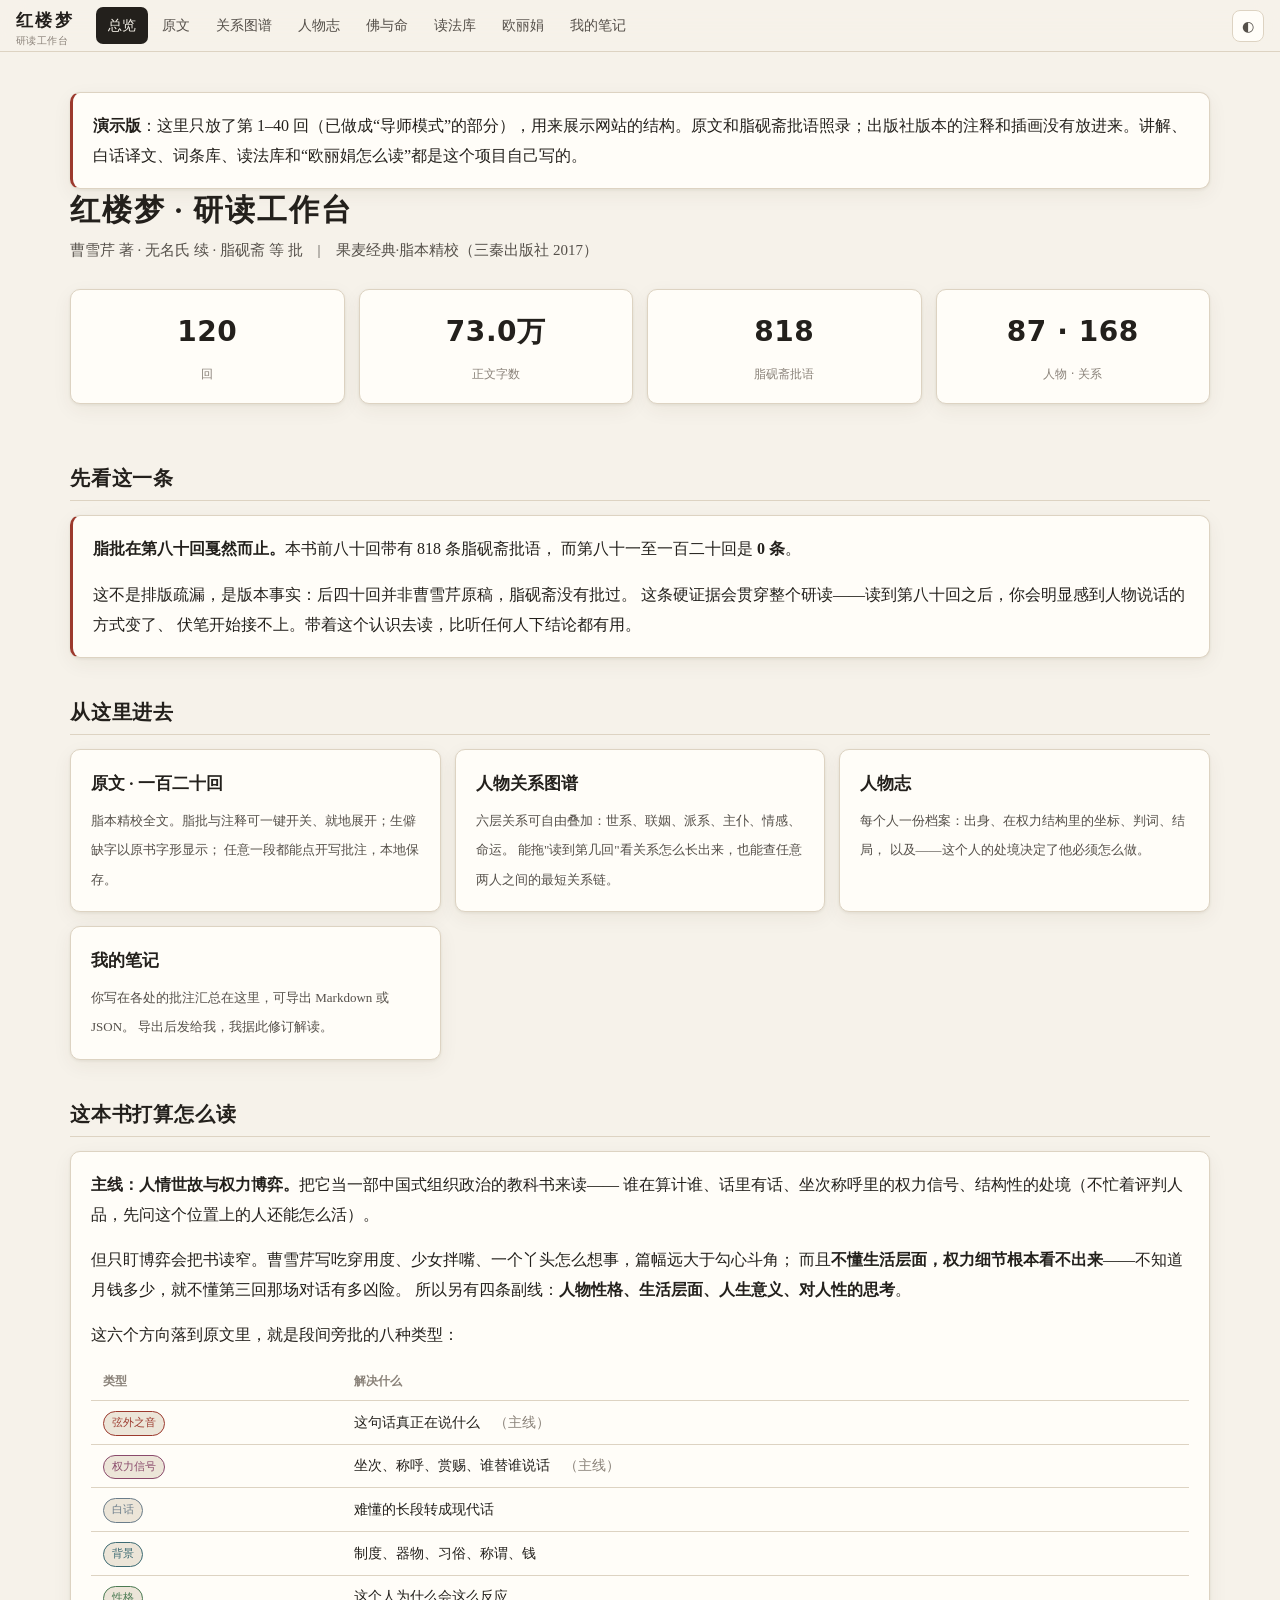
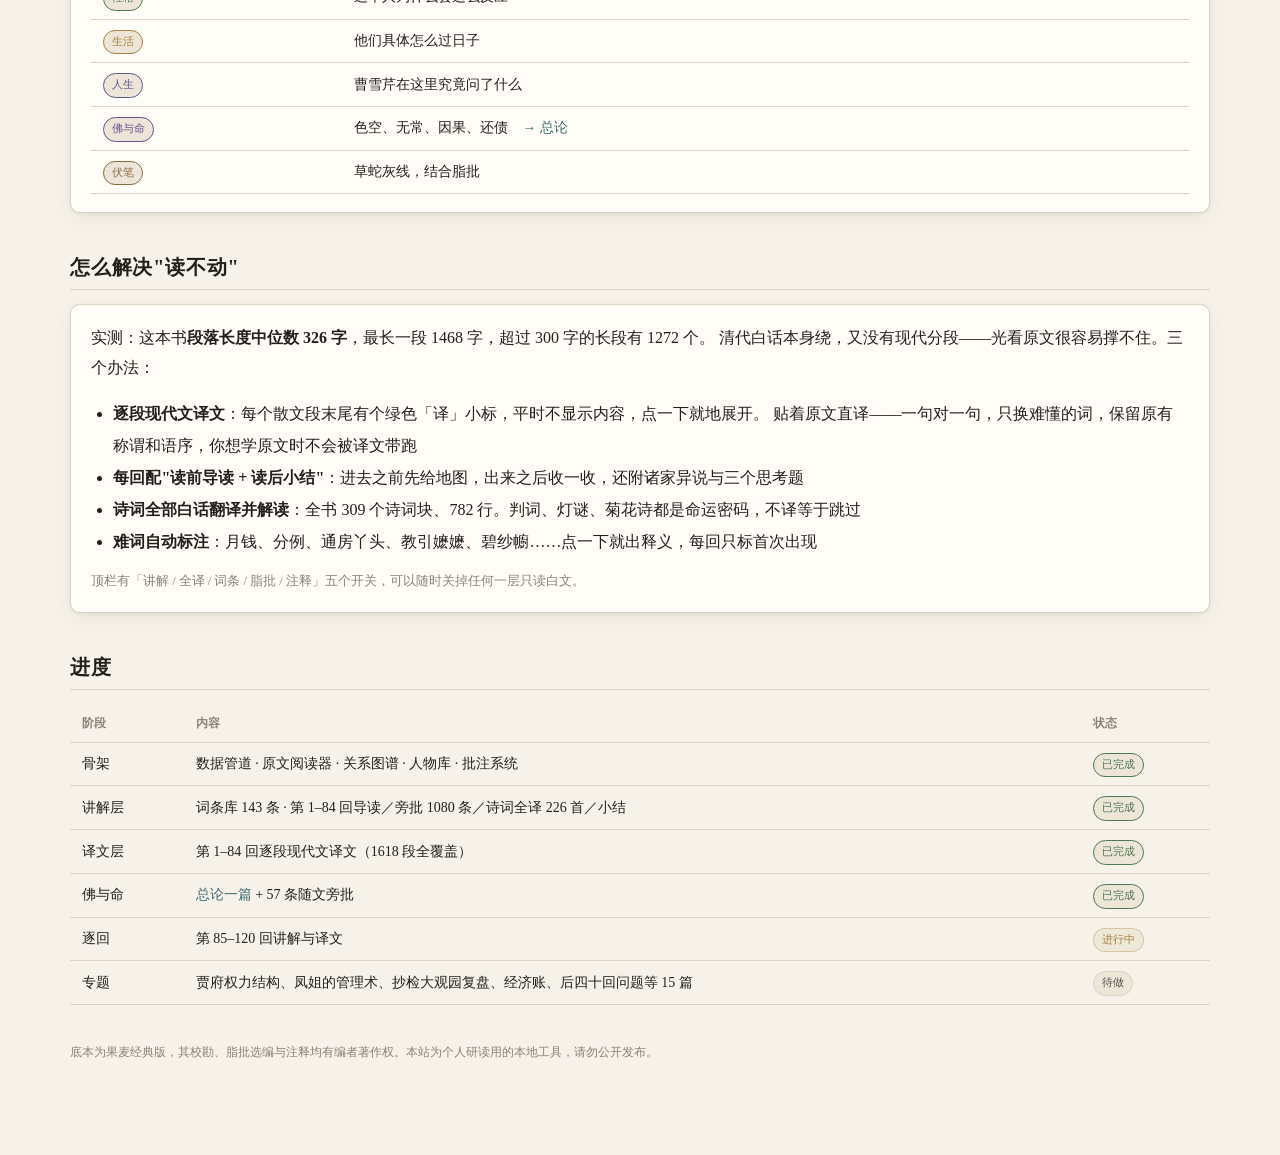
==== commit c6c5553e: "演示版更新到第四十回：第27-40回讲解按导师模式重写 Co-Authored-By: Claude Opus 5.5 <noreply@anthropic.com>" ====
--- a/index.html
+++ b/index.html
@@ -18,7 +18,7 @@
 </head>
 <body>
 <div class="wrap">
-  <div class="card" style="margin:12px 0 0;border-left:3px solid var(--zhu)"><b>演示版</b>：这里只放了第 1–26 回（已做成“导师模式”的部分），用来展示网站的结构。原文和脂砚斋批语照录；出版社版本的注释和插画没有放进来。讲解、白话译文、词条库、读法库和“欧丽娟怎么读”都是这个项目自己写的。</div>
+  <div class="card" style="margin:12px 0 0;border-left:3px solid var(--zhu)"><b>演示版</b>：这里只放了第 1–40 回（已做成“导师模式”的部分），用来展示网站的结构。原文和脂砚斋批语照录；出版社版本的注释和插画没有放进来。讲解、白话译文、词条库、读法库和“欧丽娟怎么读”都是这个项目自己写的。</div>
 
   <div class="hero">
     <div>
